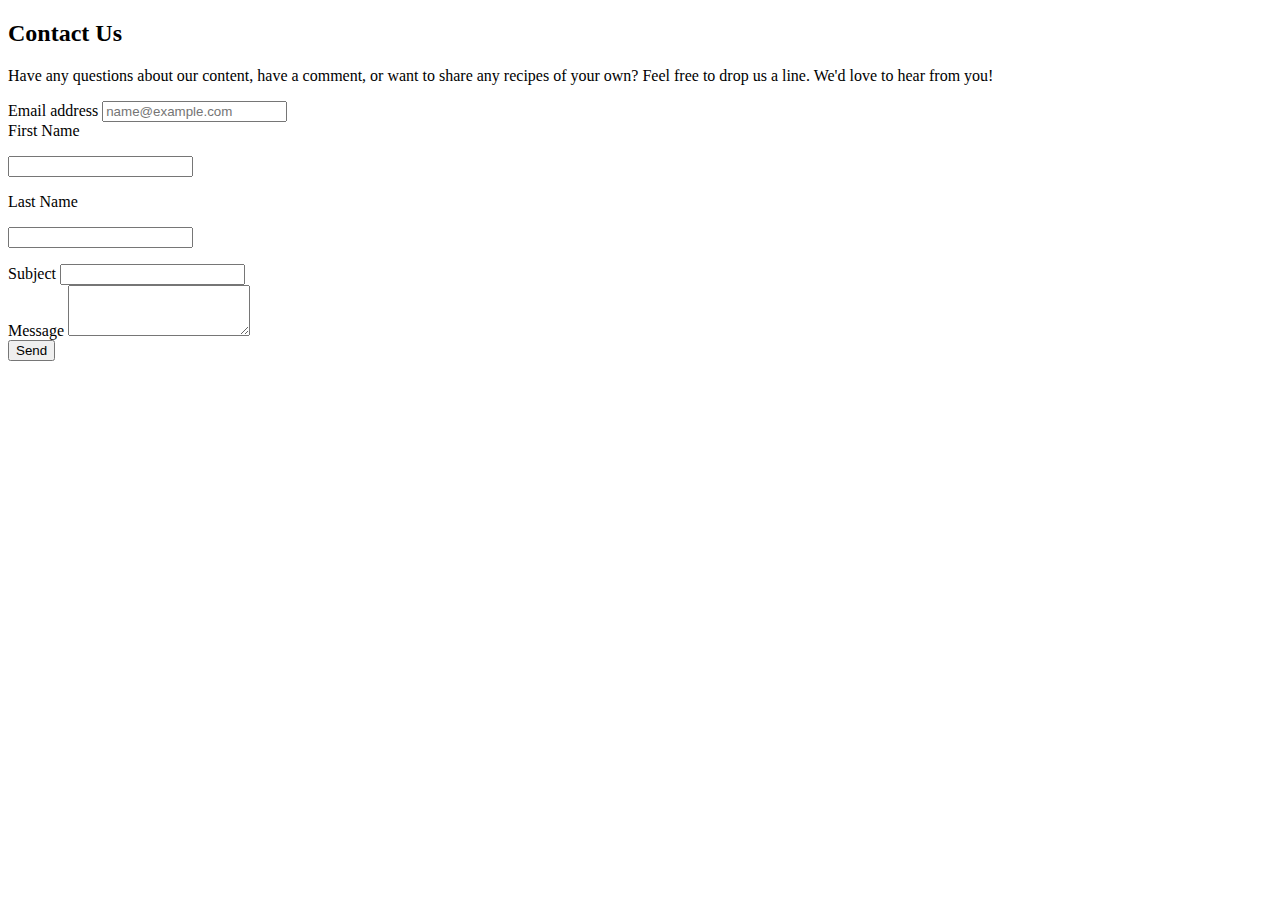
==== contact.html @ 71a72063 "added internal links and contact page" ====
﻿<!DOCTYPE html>

<html lang="en" xmlns="http://www.w3.org/1999/xhtml">
<head>
    <meta charset="utf-8" />
    <title></title>
</head>
<body>

<div id = "contactUs">
	
	<div class="header">				
		<h2 >Contact Us</h2>
		<p>Have any questions about our content, have a comment, or want to share any recipes of your own? Feel free to drop us a line. We'd love to hear from you!</p>
	</div>

	<form id-"contactUsForm">
		 <div class="form-group">
			<label for="exampleFormControlInput1">Email address</label>
			<input type="email" class="form-control" id="email" placeholder="name@example.com">
		</div>
		<div class="row">
			<div id = "enterValueSection" class="col">
				<label>First Name</label>
				<p><input type = "text" class="form-control" id = "firstName" placeholder=""></p>
			</div>
			<div id = "enterValueSection" class="col">
				<label>Last Name</label>
				<p><input type = "text" class="form-control" id = "lastName" placeholder=""></p>
			</div>
		</div>
		<div class="form-group">
			<label>Subject</label>
			<input type="text" class="form-control" id="subject"></input>
		</div>
		<div class="form-group">
			<label>Message</label>
			<textarea class="form-control" id="message" rows="3"></textarea>
		</div>
		
		<button type="button" id = "contactUsSendButton" class="btn btn-info">Send</button>


</body>
</html>
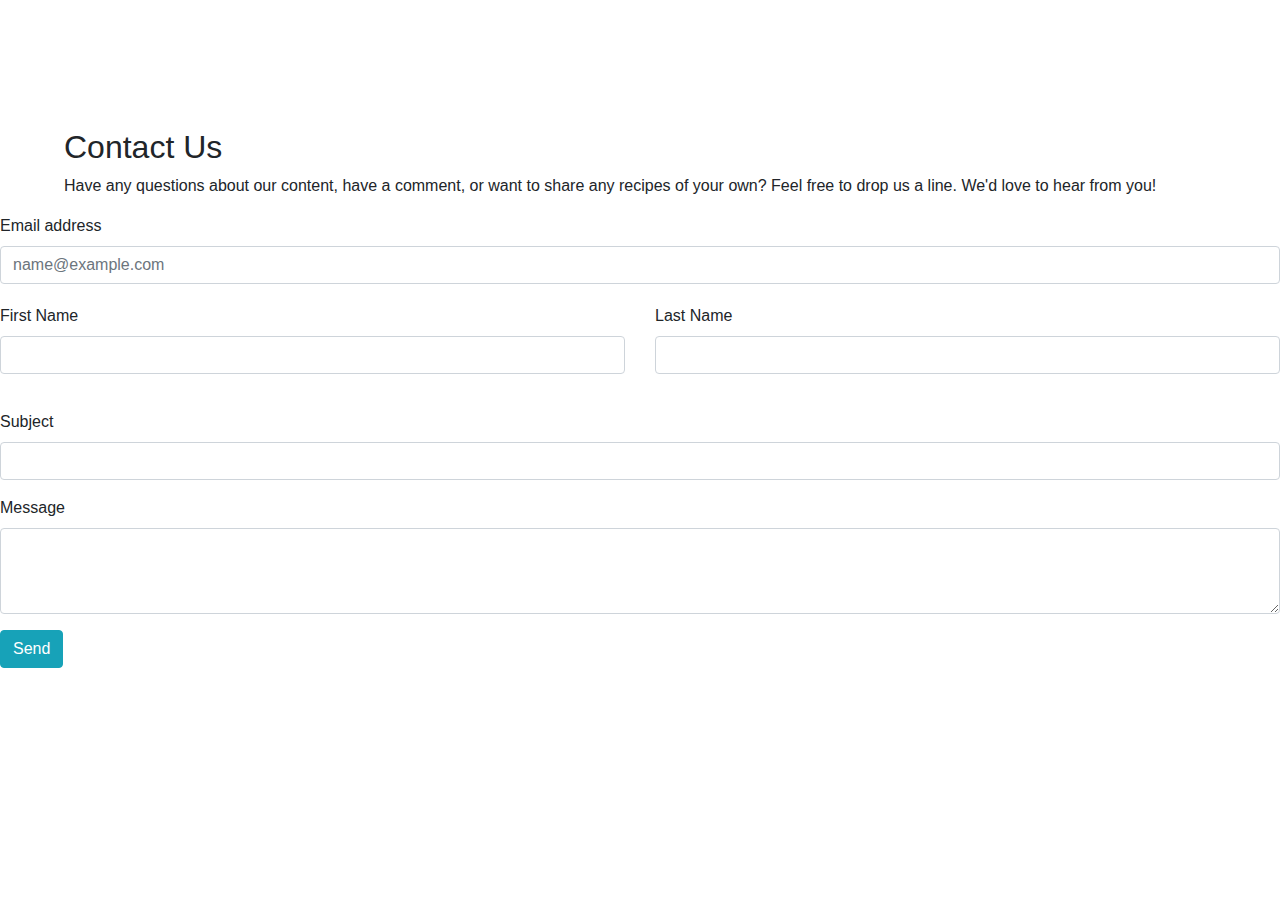
==== commit 01bf0cb5: "forgot to add stylesheet links in new contact page" ====
--- a/contact.html
+++ b/contact.html
@@ -4,6 +4,9 @@
 <head>
     <meta charset="utf-8" />
     <title></title>
+	<link rel="stylesheet" type="text/css" href="style.css">
+    <link rel="stylesheet" href="https://stackpath.bootstrapcdn.com/bootstrap/4.4.1/css/bootstrap.min.css" integrity="sha384-Vkoo8x4CGsO3+Hhxv8T/Q5PaXtkKtu6ug5TOeNV6gBiFeWPGFN9MuhOf23Q9Ifjh" crossorigin="anonymous">
+    <link href="https://fonts.googleapis.com/css2?family=Oswald&display=swap" rel="stylesheet">
 </head>
 <body>
 
--- a/style.css
+++ b/style.css
@@ -0,0 +1,139 @@
+﻿
+#contactButton {
+	position: absolute;
+	right: 7px;
+	top: 7px;;
+	border-style: solid;
+	border-width: 2px;
+	border-color: white;
+	padding: 10px;
+	}
+
+#contactButton a {
+	color: white;
+	text-decoration: none;
+}
+
+.jumbotron {
+	background-size: cover;
+	background-repeat: no-repeat;
+	
+}
+
+
+#mainJumbotron {	
+	background-image: url('background2.jpg');		
+	height: 100vh;
+	padding-top: 25%;
+	color: white;
+	font-family: 'Oswald', sans-serif;
+	margin-bottom: 0;
+			}
+
+#mainJumbotron h1 {
+	color: white;
+}
+
+#mainJumbotron .btn {
+	background-color: #32D9CB;
+	border: none;
+	color: #205072;
+	font-weight: bold;
+
+}
+
+#moreInfo {
+	margin: 50px;
+	font-family: 'Oswald', sans-serif;
+	padding: 50px;
+}
+
+#moreInfo h5 {
+	color: #32D9CB;
+}
+
+#moreInfo p {
+	color: #205072;
+}
+
+.card {
+	box-shadow: 5px 10px 10px;
+}
+
+#loginOrSignup {
+	background-image: linear-gradient(to bottom right, #131F30, #32D9CB);
+	height: 700px;
+	color: white;
+	font-family: 'Oswald', sans-serif;
+	padding: 20px;
+}
+
+#loginOrSignup .btn {
+	background-color: #32D9CB;
+	border: none;
+	color: #205072;
+	font-weight: bold;
+}
+
+#login {
+	padding: 15px;
+	margin: 7%;
+	float: left;
+	width: 30%;
+	border-radius: 10%;
+	background-color: #131F30;
+}
+
+#signup {
+	padding: 15px;
+	margin: 7%;
+	float: right;
+	width: 35%;
+	border-radius: 10%;
+	background-color: #131F30;
+}
+
+#login div {
+	margin: auto;
+	text-align: center;
+	padding: 5px;
+	width: 20%;
+	border-radius: 10%;
+}
+
+#login form {
+	margin-top: 10%;
+	margin-bottom: 10%;
+	margin-left: 20%;
+}
+
+#signup div {
+	margin: auto;
+	text-align: center;
+	padding: 5px;
+	width: 20%;
+}
+
+#signup form {
+	margin-top: 10%;
+	margin-bottom: 10%;
+	margin-left: 20%;
+}
+
+
+.header {
+	margin: 10% 5% 0% 5%;
+}
+
+.row {
+	margin-top: 20px;
+	margin-bottom: 20px;
+}
+
+.contactUsForm {
+	margin-bottom: 10%;
+	margin-left: 5%;
+}
+
+
+
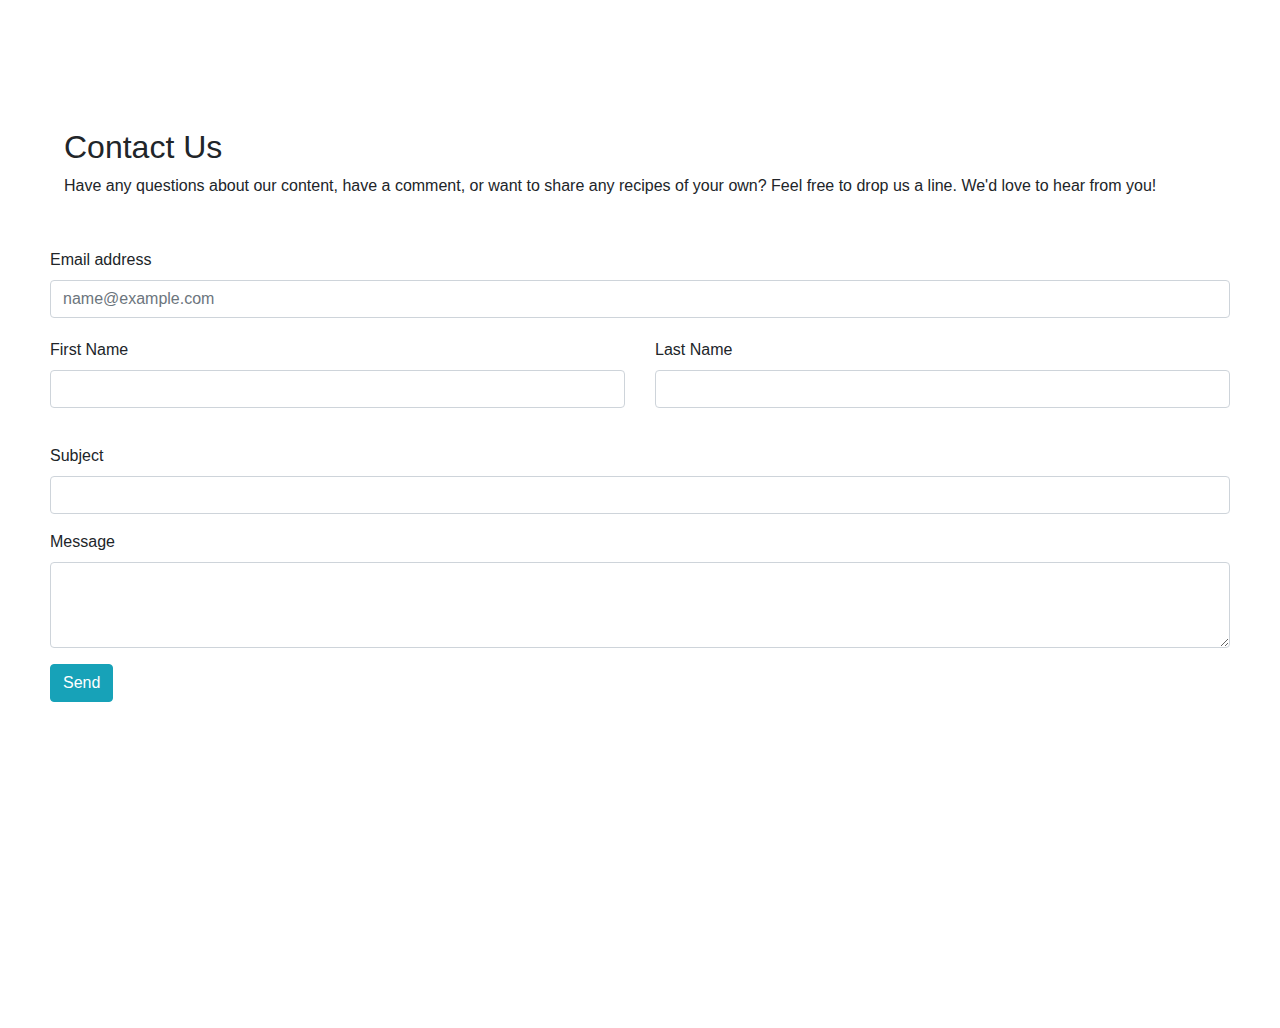
==== commit 79ea1a4f: "Separated out login/signup pages, cleaned up CSS" ====
--- a/contact.html
+++ b/contact.html
@@ -17,7 +17,8 @@
 		<p>Have any questions about our content, have a comment, or want to share any recipes of your own? Feel free to drop us a line. We'd love to hear from you!</p>
 	</div>
 
-	<form id-"contactUsForm">
+	<div id="contact">
+	<form>
 		 <div class="form-group">
 			<label for="exampleFormControlInput1">Email address</label>
 			<input type="email" class="form-control" id="email" placeholder="name@example.com">
@@ -41,8 +42,12 @@
 			<textarea class="form-control" id="message" rows="3"></textarea>
 		</div>
 		
+	
 		<button type="button" id = "contactUsSendButton" class="btn btn-info">Send</button>
 
+		</form>
+
+	</div>
 
 </body>
 </html>--- a/style.css
+++ b/style.css
@@ -1,25 +1,54 @@
-﻿
+﻿html {
+	height: 100%;
+}
+
+body {
+	height: 100%;
+	margin: 0;
+	background-repeat: no-repeat;
+	background-attachment: fixed;
+}
+
+
+
+/* reusable elements */
+
+.jumbotron {
+	background-size: cover;
+	background-repeat: no-repeat;
+}
+
+.card {
+	box-shadow: 5px 10px 10px;
+}
+
+.header {
+	margin: 10% 5% 0% 5%;
+}
+
+.row {
+	margin-top: 20px;
+	margin-bottom: 20px;
+}
+
+
+/* custom css */
+
 #contactButton {
 	position: absolute;
-	right: 7px;
-	top: 7px;;
+	right: 10px;
+	top: 10px;;
 	border-style: solid;
 	border-width: 2px;
 	border-color: white;
 	padding: 10px;
+	font-size: 120%;
 	}
 
 #contactButton a {
 	color: white;
 	text-decoration: none;
 }
-
-.jumbotron {
-	background-size: cover;
-	background-repeat: no-repeat;
-	
-}
-
 
 #mainJumbotron {	
 	background-image: url('background2.jpg');		
@@ -28,7 +57,7 @@
 	color: white;
 	font-family: 'Oswald', sans-serif;
 	margin-bottom: 0;
-			}
+}
 
 #mainJumbotron h1 {
 	color: white;
@@ -39,7 +68,14 @@
 	border: none;
 	color: #205072;
 	font-weight: bold;
+	margin-top: 3px;
+}
 
+#transparent_background {
+	background-color: #205072;
+	padding: 20px;
+	opacity: 80%;
+	width: 50%;
 }
 
 #moreInfo {
@@ -48,92 +84,38 @@
 	padding: 50px;
 }
 
-#moreInfo h5 {
-	color: #32D9CB;
-}
 
-#moreInfo p {
-	color: #205072;
-}
 
-.card {
-	box-shadow: 5px 10px 10px;
-}
 
-#loginOrSignup {
-	background-image: linear-gradient(to bottom right, #131F30, #32D9CB);
-	height: 700px;
-	color: white;
-	font-family: 'Oswald', sans-serif;
-	padding: 20px;
-}
+/* contact us page */
 
-#loginOrSignup .btn {
-	background-color: #32D9CB;
-	border: none;
-	color: #205072;
-	font-weight: bold;
-}
-
-#login {
-	padding: 15px;
-	margin: 7%;
-	float: left;
-	width: 30%;
-	border-radius: 10%;
-	background-color: #131F30;
-}
-
-#signup {
-	padding: 15px;
-	margin: 7%;
-	float: right;
-	width: 35%;
-	border-radius: 10%;
-	background-color: #131F30;
-}
-
-#login div {
-	margin: auto;
-	text-align: center;
-	padding: 5px;
-	width: 20%;
-	border-radius: 10%;
-}
-
-#login form {
-	margin-top: 10%;
-	margin-bottom: 10%;
-	margin-left: 20%;
-}
-
-#signup div {
-	margin: auto;
-	text-align: center;
-	padding: 5px;
-	width: 20%;
-}
-
-#signup form {
-	margin-top: 10%;
-	margin-bottom: 10%;
-	margin-left: 20%;
+#contact {
+	margin: 50px;
 }
 
 
-.header {
-	margin: 10% 5% 0% 5%;
+/* sign up and login forms */
+
+
+#signup {
+	width: 900px;
+	height: 425px;
+	background-color: lightgray;
+	
+	position: absolute;
+	top: 0;
+	bottom: 0;
+	left: 0;
+	right: 0;
+
+	margin: auto;
 }
 
-.row {
-	margin-top: 20px;
-	margin-bottom: 20px;
+#signupImage {
+	float: left;
+
 }
 
-.contactUsForm {
-	margin-bottom: 10%;
-	margin-left: 5%;
+#signupForm {
+	float: right;
 }
-
-
-
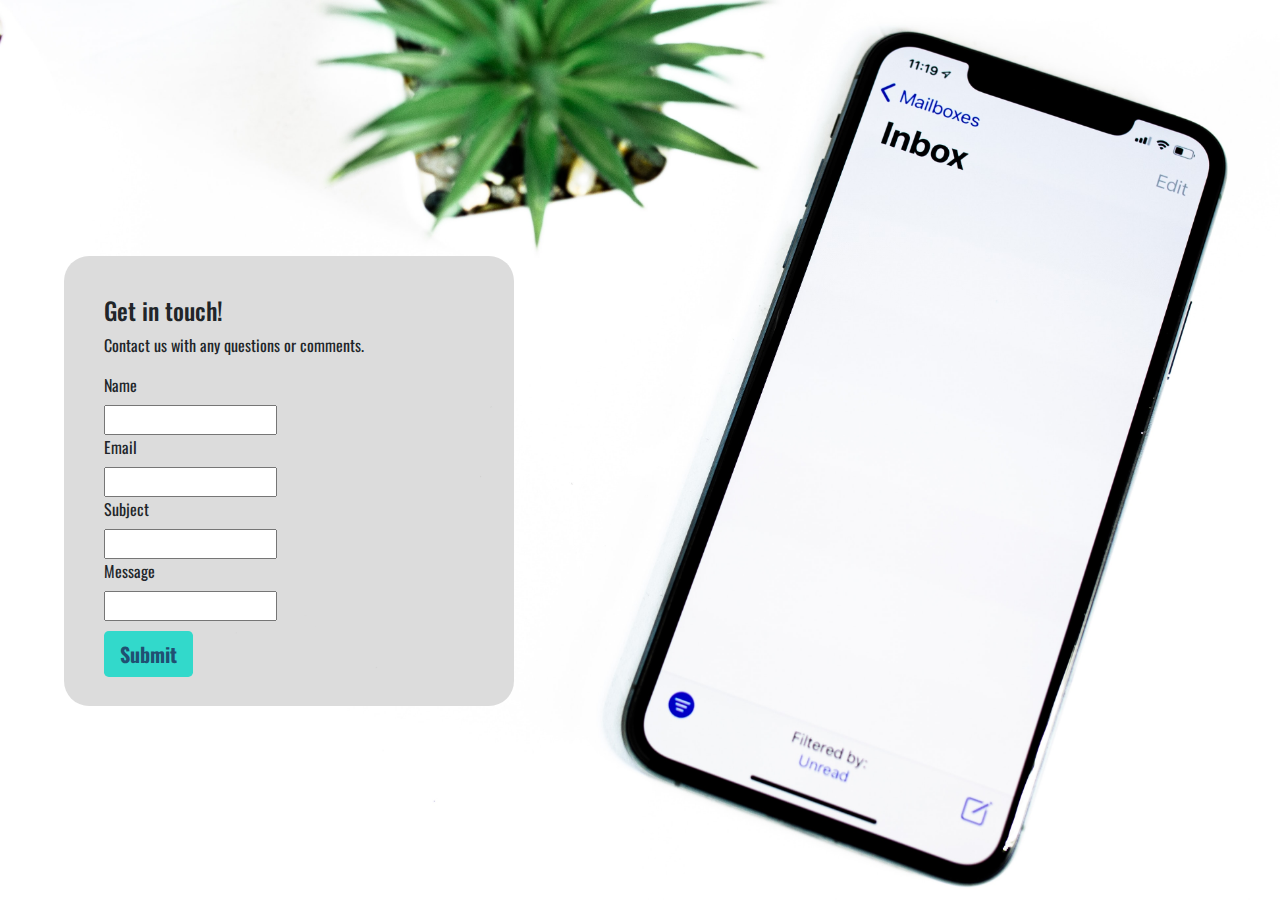
==== commit 3b967a5a: "finished forms MVP UI" ====
--- a/contact.html
+++ b/contact.html
@@ -8,46 +8,43 @@
     <link rel="stylesheet" href="https://stackpath.bootstrapcdn.com/bootstrap/4.4.1/css/bootstrap.min.css" integrity="sha384-Vkoo8x4CGsO3+Hhxv8T/Q5PaXtkKtu6ug5TOeNV6gBiFeWPGFN9MuhOf23Q9Ifjh" crossorigin="anonymous">
     <link href="https://fonts.googleapis.com/css2?family=Oswald&display=swap" rel="stylesheet">
 </head>
-<body>
+<body style="background-image: url('contact.jpg')">
 
-<div id = "contactUs">
-	
-	<div class="header">				
-		<h2 >Contact Us</h2>
-		<p>Have any questions about our content, have a comment, or want to share any recipes of your own? Feel free to drop us a line. We'd love to hear from you!</p>
-	</div>
+<div id="contact_background">
 
-	<div id="contact">
-	<form>
-		 <div class="form-group">
-			<label for="exampleFormControlInput1">Email address</label>
-			<input type="email" class="form-control" id="email" placeholder="name@example.com">
+
+		<div class = "form_content">
+
+			<h4>Get in touch!</h4>
+
+			<p>Contact us with any questions or comments.</p>
+			
+			<div>
+			<form>
+
+					<label for="name">Name</label><br>
+					<input type="name"><br>
+
+					<label for="email">Email</label><br>
+					<input type="email"><br>
+
+					<label for="text">Subject</label><br>
+					<input type="text"><br>
+
+					<label for="text">Message</label><br>
+					<input type="text"><br>
+
+				<a class="btn btn-primary btn-lg" id="contact_button" href=# role="button">Submit</a>
+			
+			</form>
+
 		</div>
-		<div class="row">
-			<div id = "enterValueSection" class="col">
-				<label>First Name</label>
-				<p><input type = "text" class="form-control" id = "firstName" placeholder=""></p>
-			</div>
-			<div id = "enterValueSection" class="col">
-				<label>Last Name</label>
-				<p><input type = "text" class="form-control" id = "lastName" placeholder=""></p>
-			</div>
-		</div>
-		<div class="form-group">
-			<label>Subject</label>
-			<input type="text" class="form-control" id="subject"></input>
-		</div>
-		<div class="form-group">
-			<label>Message</label>
-			<textarea class="form-control" id="message" rows="3"></textarea>
-		</div>
-		
-	
-		<button type="button" id = "contactUsSendButton" class="btn btn-info">Send</button>
 
-		</form>
 
-	</div>
+</div>
+
+
+
 
 </body>
 </html>--- a/style.css
+++ b/style.css
@@ -1,4 +1,5 @@
-﻿html {
+﻿
+html {
 	height: 100%;
 }
 
@@ -7,6 +8,7 @@
 	margin: 0;
 	background-repeat: no-repeat;
 	background-attachment: fixed;
+	background-size: cover;
 }
 
 
@@ -46,8 +48,13 @@
 	}
 
 #contactButton a {
+	font-family: 'Oswald', sans-serif;
 	color: white;
 	text-decoration: none;
+}
+
+#contactButton a:hover {
+	color: #32D9CB;
 }
 
 #mainJumbotron {	
@@ -71,10 +78,15 @@
 	margin-top: 3px;
 }
 
+#mainJumbotron a:hover {
+	background-color: #205072;
+	color: #32D9CB;
+	border: 2px #32D9CB;
+}
+
 #transparent_background {
-	background-color: #205072;
+	background-color: rgba(0, 0, 0, 0.5);
 	padding: 20px;
-	opacity: 80%;
 	width: 50%;
 }
 
@@ -89,15 +101,25 @@
 
 /* contact us page */
 
-#contact {
-	margin: 50px;
+#contact_background {
+	background-color: rgba(211,211,211, 0.8);
+	width: 450px;
+	height: 450px;
+	position: absolute;
+	float: left;
+	margin-top: 20%;
+	margin-left: 5%;
+	border-radius: 25px;
+	padding: 20px;
 }
+
+
 
 
 /* sign up and login forms */
 
 
-#signup {
+.form_section {
 	width: 900px;
 	height: 425px;
 	background-color: lightgray;
@@ -111,11 +133,30 @@
 	margin: auto;
 }
 
-#signupImage {
+.form_image {
 	float: left;
 
 }
 
-#signupForm {
-	float: right;
+.form_content {
+	padding: 20px;
+	float: left;
+	font-family: 'Oswald', sans-serif;
 }
+
+.form_content .btn {
+	background-color: #32D9CB;
+	border: none;
+	color: #205072;
+	font-weight: bold;
+	margin-top: 10px;
+}
+
+.form_content a:hover {
+	background-color: #205072;
+	color: #32D9CB;
+}
+
+#login_form {
+	margin-top: 50px;
+}
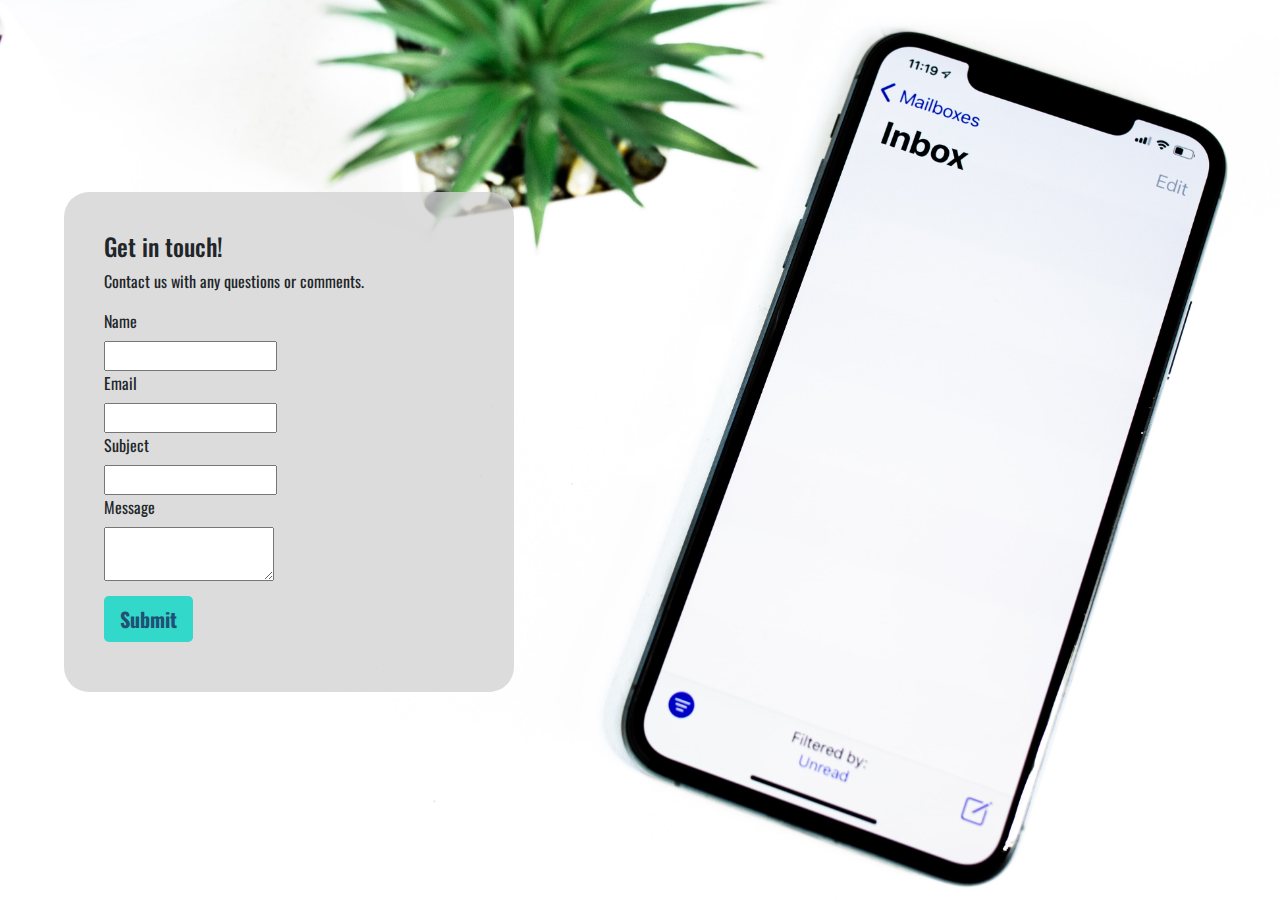
==== commit 074511a5: "fixed minor contact page format issue" ====
--- a/contact.html
+++ b/contact.html
@@ -32,7 +32,7 @@
 					<input type="text"><br>
 
 					<label for="text">Message</label><br>
-					<input type="text"><br>
+					<textarea type="text"></textarea><br>
 
 				<a class="btn btn-primary btn-lg" id="contact_button" href=# role="button">Submit</a>
 			
--- a/style.css
+++ b/style.css
@@ -104,11 +104,12 @@
 #contact_background {
 	background-color: rgba(211,211,211, 0.8);
 	width: 450px;
-	height: 450px;
+	height: 500px;
 	position: absolute;
 	float: left;
-	margin-top: 20%;
+	margin-top: 15%;
 	margin-left: 5%;
+	margin-bottom: 5%;
 	border-radius: 25px;
 	padding: 20px;
 }
